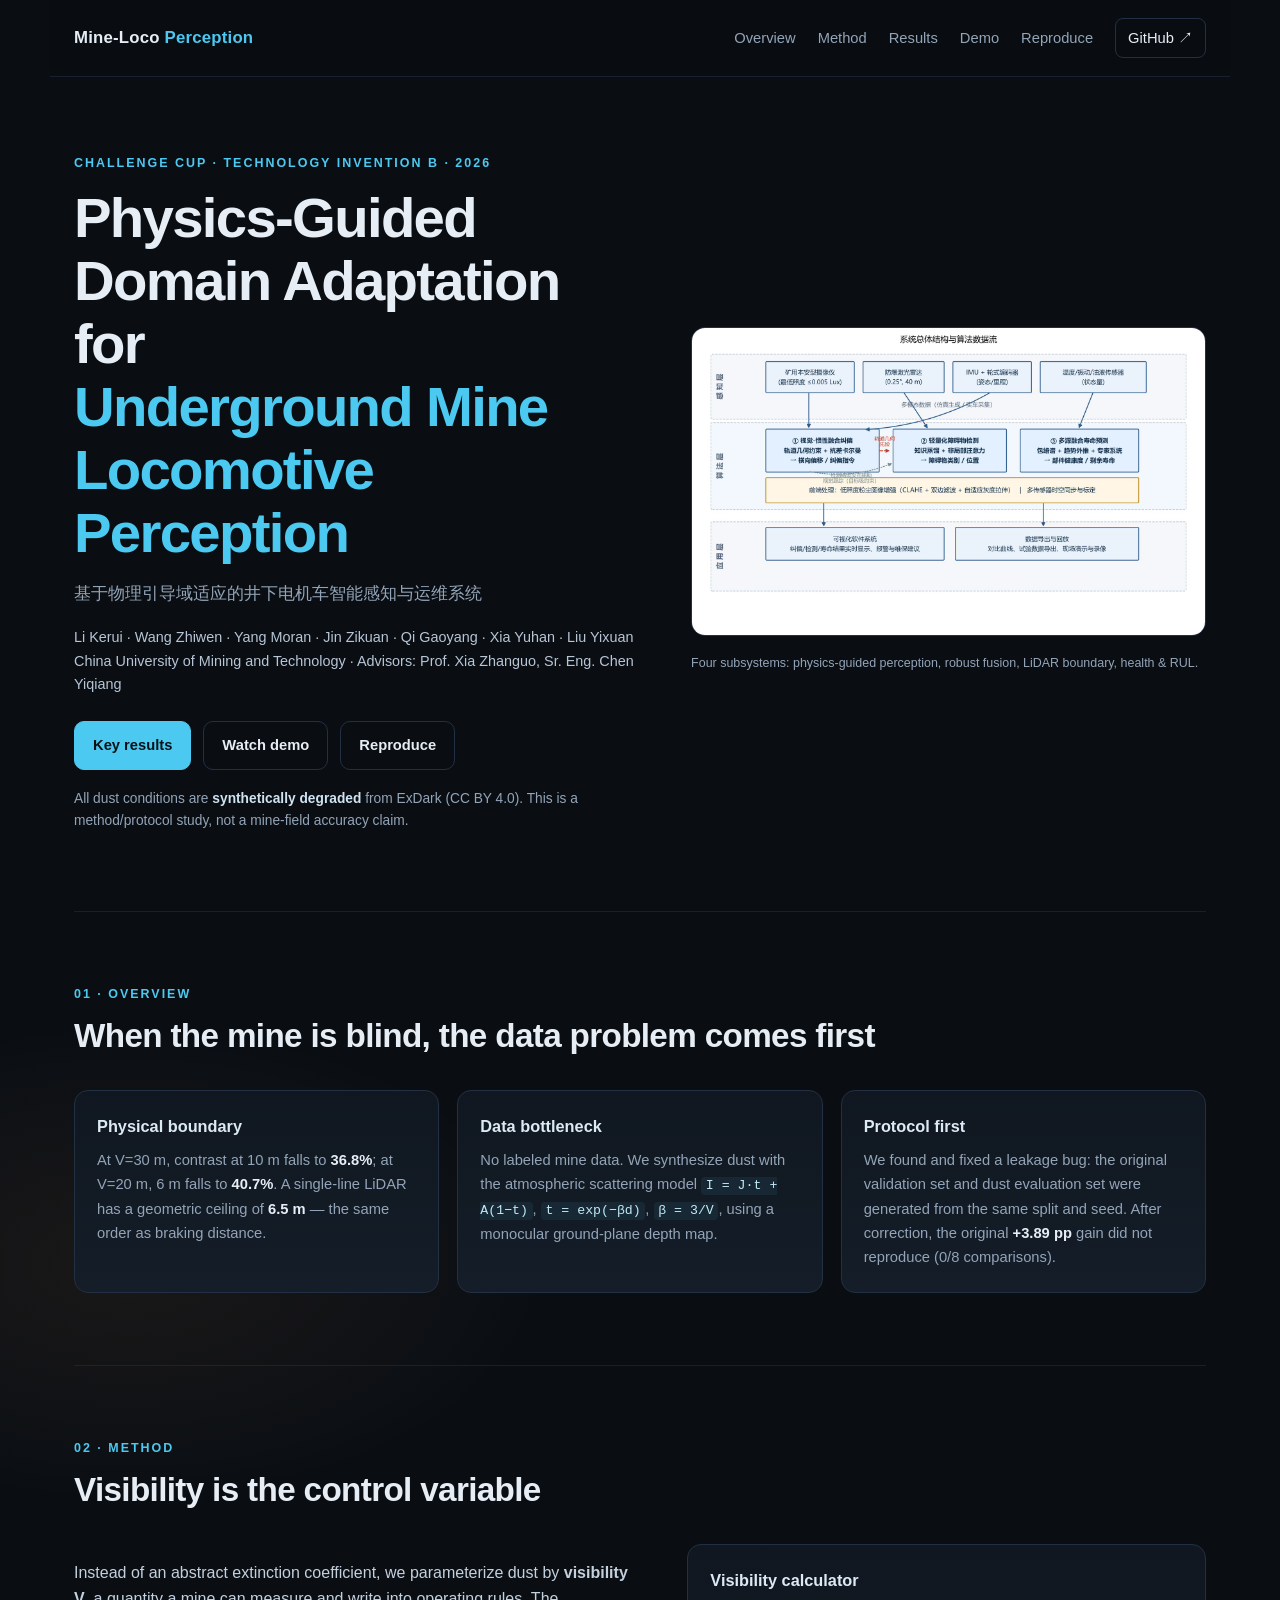
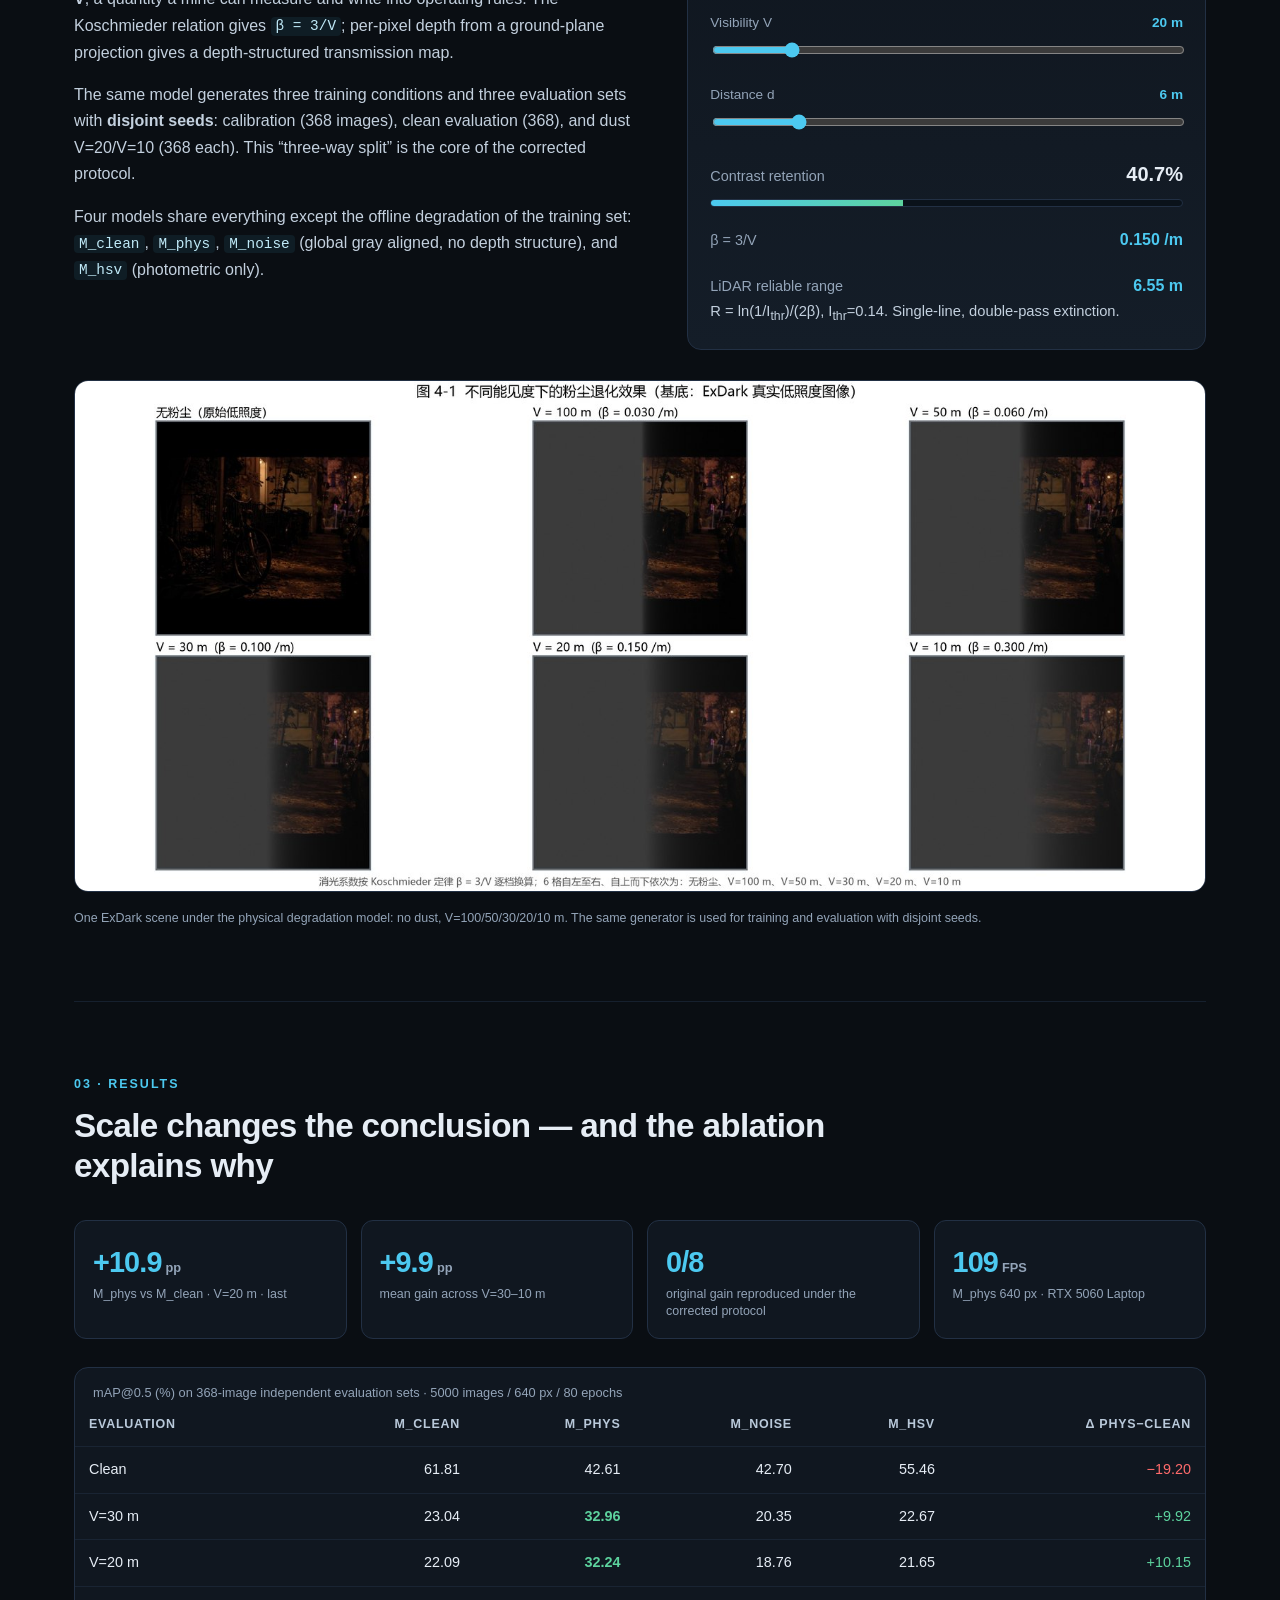
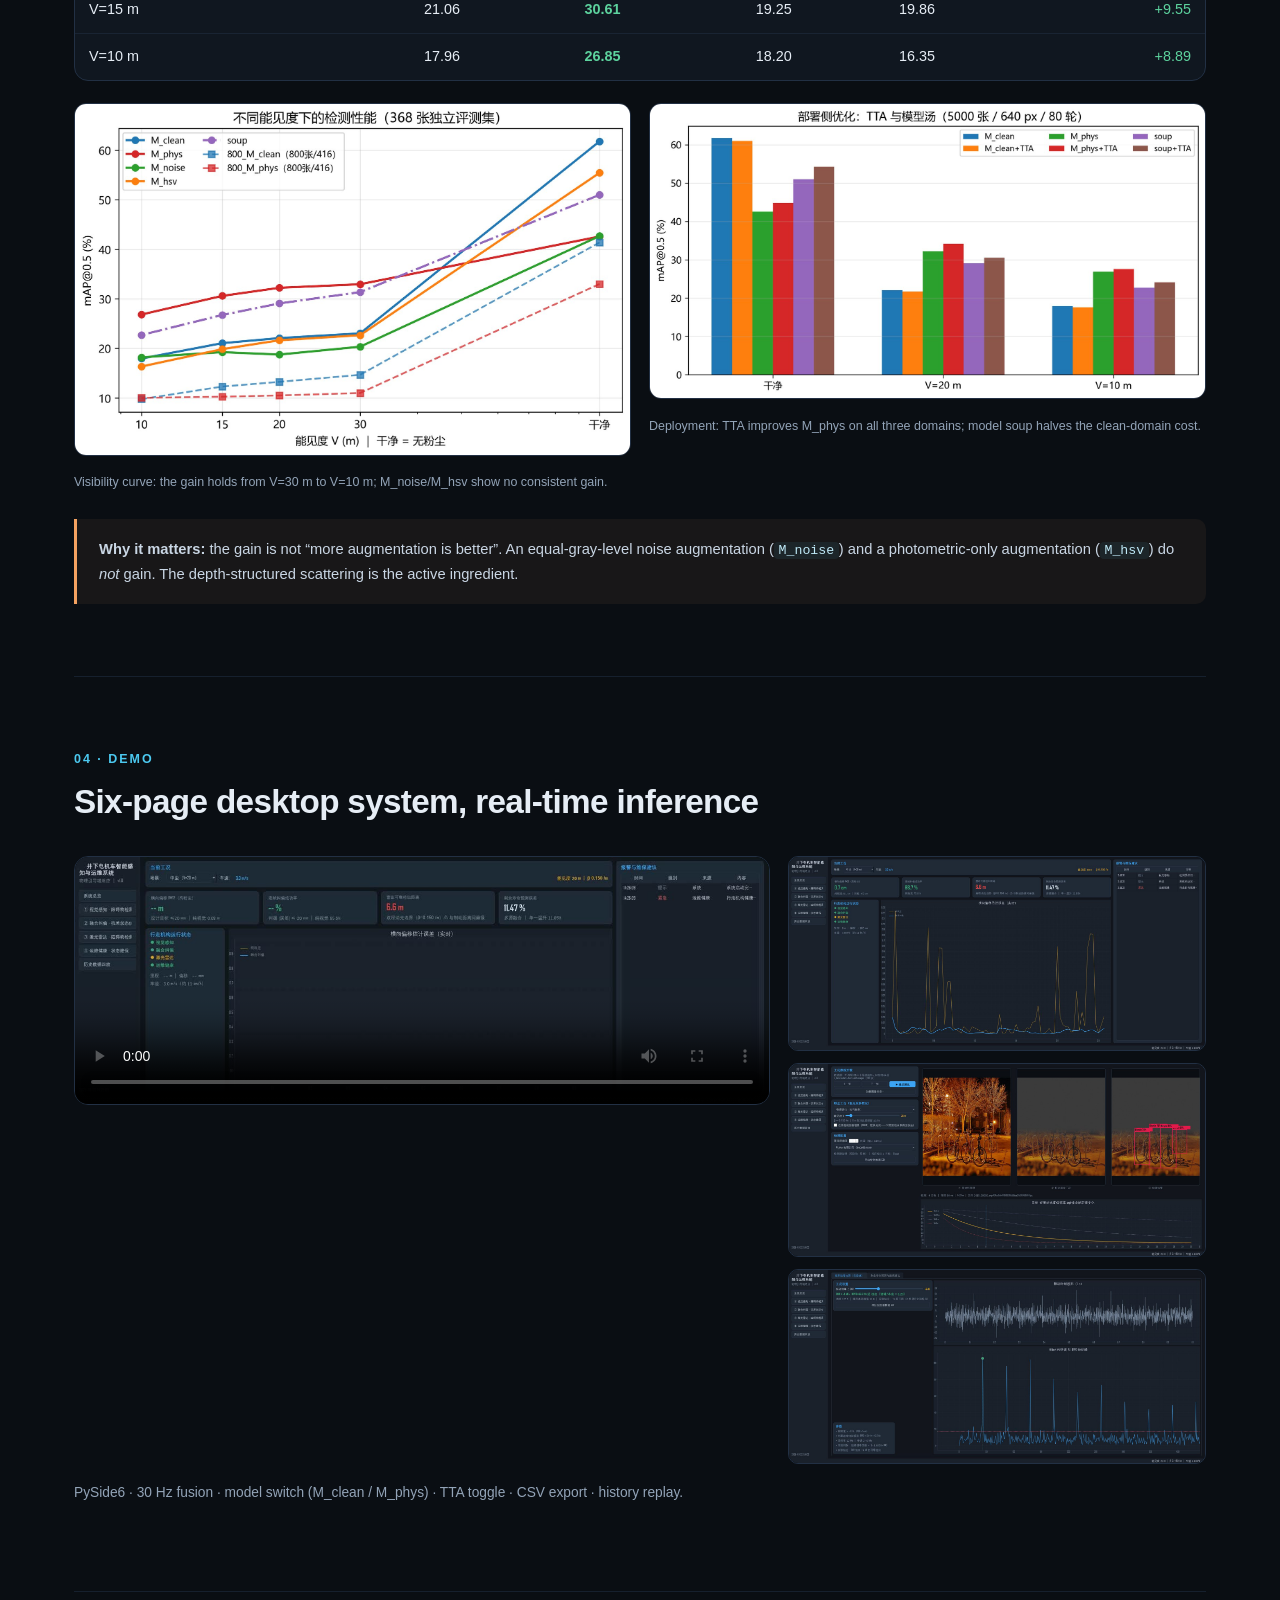
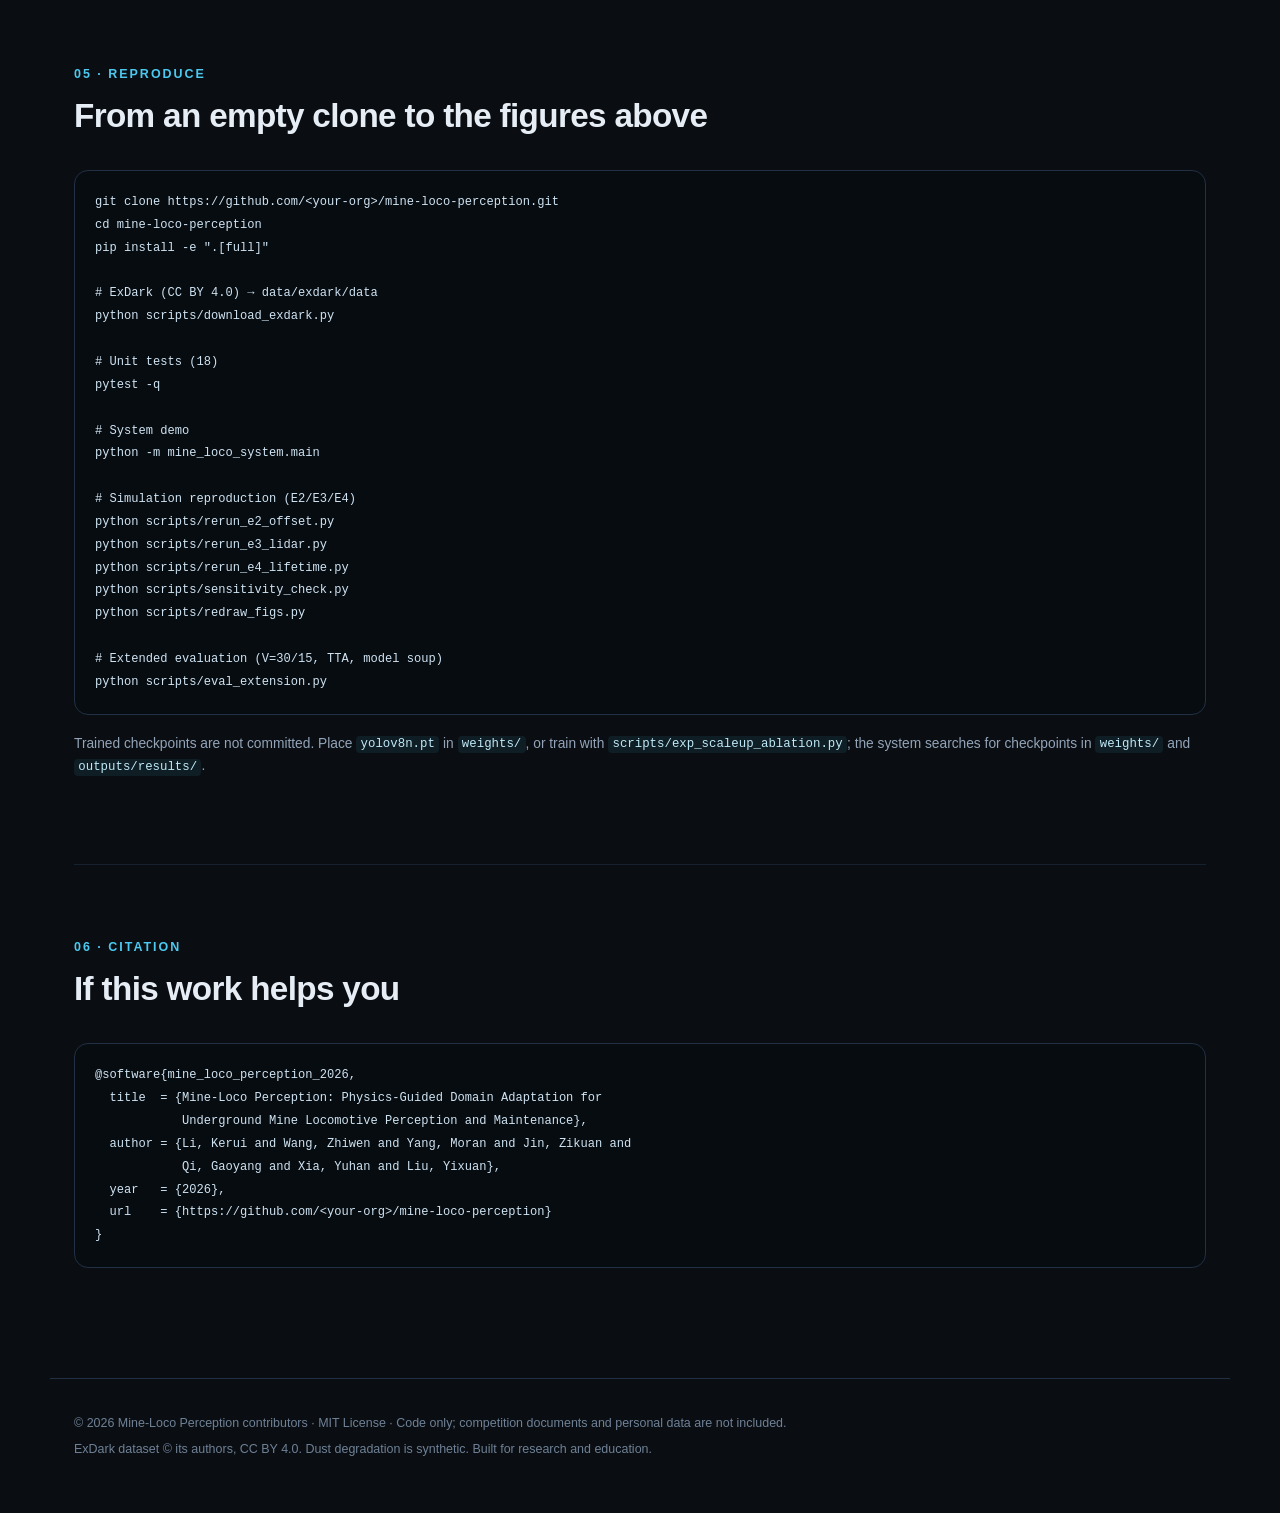
==== mine-loco/index.html @ 1f69a1c5 "Add Mine-Loco project page at /mine-loco/" ====
<!doctype html>
<html lang="zh-CN">
<head>
  <meta charset="utf-8">
  <meta name="viewport" content="width=device-width, initial-scale=1">
  <title>Mine-Loco Perception · 物理引导域适应的井下电机车智能感知</title>
  <meta name="description" content="Physics-guided domain adaptation for underground mine locomotive perception and maintenance. Visibility-parameterized dust degradation, leakage-free evaluation, scale-up ablation, and a PySide6 demo system.">
  <meta name="theme-color" content="#0b0f14">
  <link rel="canonical" href="https://jinnn.xyz/mine-loco/">
  <meta property="og:type" content="website">
  <meta property="og:site_name" content="Mine-Loco Perception">
  <meta property="og:title" content="Mine-Loco Perception · Physics-Guided Domain Adaptation">
  <meta property="og:description" content="Visibility-parameterized dust degradation, a leakage-free protocol, and a scale-up ablation for underground mine locomotive perception.">
  <meta property="og:image" content="https://jinnn.xyz/mine-loco/assets/figures/architecture.jpg">
  <meta name="twitter:card" content="summary_large_image">
  <link rel="stylesheet" href="styles.css">
</head>
<body>
<header class="nav">
  <a class="brand" href="#top">Mine-Loco <span>Perception</span></a>
  <nav>
    <a href="#overview">Overview</a>
    <a href="#method">Method</a>
    <a href="#results">Results</a>
    <a href="#demo">Demo</a>
    <a href="#reproduce">Reproduce</a>
    <a class="gh" href="https://github.com/luongthimydieu/mine-loco-perception" target="_blank" rel="noopener">GitHub ↗</a>
  </nav>
</header>

<main id="top">
<section class="hero">
  <div class="hero-copy">
    <p class="eyebrow">Challenge Cup · Technology Invention B · 2026</p>
    <h1>Physics-Guided Domain Adaptation for<br><em>Underground Mine Locomotive Perception</em></h1>
    <p class="sub">基于物理引导域适应的井下电机车智能感知与运维系统</p>
    <p class="authors">Li Kerui · Wang Zhiwen · Yang Moran · Jin Zikuan · Qi Gaoyang · Xia Yuhan · Liu Yixuan<br>
      China University of Mining and Technology · Advisors: Prof. Xia Zhanguo, Sr. Eng. Chen Yiqiang</p>
    <div class="actions">
      <a class="btn primary" href="#results">Key results</a>
      <a class="btn" href="#demo">Watch demo</a>
      <a class="btn" href="#reproduce">Reproduce</a>
    </div>
    <p class="note">All dust conditions are <b>synthetically degraded</b> from ExDark (CC BY 4.0). This is a method/protocol study, not a mine-field accuracy claim.</p>
  </div>
  <figure class="hero-fig">
    <img src="assets/figures/architecture.jpg" alt="System architecture">
    <figcaption>Four subsystems: physics-guided perception, robust fusion, LiDAR boundary, health & RUL.</figcaption>
  </figure>
</section>

<section id="overview" class="section">
  <div class="section-head">
    <p class="eyebrow">01 · Overview</p>
    <h2>When the mine is blind, the data problem comes first</h2>
  </div>
  <div class="grid-3">
    <article class="card"><h3>Physical boundary</h3><p>At V=30 m, contrast at 10 m falls to <b>36.8%</b>; at V=20 m, 6 m falls to <b>40.7%</b>. A single-line LiDAR has a geometric ceiling of <b>6.5 m</b> — the same order as braking distance.</p></article>
    <article class="card"><h3>Data bottleneck</h3><p>No labeled mine data. We synthesize dust with the atmospheric scattering model <code>I = J·t + A(1−t)</code>, <code>t = exp(−βd)</code>, <code>β = 3/V</code>, using a monocular ground-plane depth map.</p></article>
    <article class="card"><h3>Protocol first</h3><p>We found and fixed a leakage bug: the original validation set and dust evaluation set were generated from the same split and seed. After correction, the original <b>+3.89 pp</b> gain did not reproduce (0/8 comparisons).</p></article>
  </div>
</section>

<section id="method" class="section">
  <div class="section-head">
    <p class="eyebrow">02 · Method</p>
    <h2>Visibility is the control variable</h2>
  </div>
  <div class="method-grid">
    <div>
      <p>Instead of an abstract extinction coefficient, we parameterize dust by <b>visibility V</b>, a quantity a mine can measure and write into operating rules. The Koschmieder relation gives <code>β = 3/V</code>; per-pixel depth from a ground-plane projection gives a depth-structured transmission map.</p>
      <p>The same model generates three training conditions and three evaluation sets with <b>disjoint seeds</b>: calibration (368 images), clean evaluation (368), and dust V=20/V=10 (368 each). This “three-way split” is the core of the corrected protocol.</p>
      <p>Four models share everything except the offline degradation of the training set: <code>M_clean</code>, <code>M_phys</code>, <code>M_noise</code> (global gray aligned, no depth structure), and <code>M_hsv</code> (photometric only).</p>
    </div>
    <div class="calculator card">
      <h3>Visibility calculator</h3>
      <label>Visibility V <output id="vOut">20 m</output>
        <input id="vRange" type="range" min="5" max="100" value="20" step="1">
      </label>
      <label>Distance d <output id="dOut">6 m</output>
        <input id="dRange" type="range" min="1" max="30" value="6" step="1">
      </label>
      <div class="metric"><span>Contrast retention</span><b id="retOut">40.7%</b></div>
      <div class="bar"><i id="retBar" style="width:40.7%"></i></div>
      <div class="metric small"><span>β = 3/V</span><b id="betaOut">0.150 /m</b></div>
      <div class="metric small"><span>LiDAR reliable range</span><b id="lidarOut">6.55 m</b></div>
      <p class="hint">R = ln(1/I<sub>thr</sub>)/(2β), I<sub>thr</sub>=0.14. Single-line, double-pass extinction.</p>
    </div>
  </div>
  <figure class="wide">
    <img src="assets/figures/degradation.jpg" alt="Synthetic dust degradation at different visibility levels">
    <figcaption>One ExDark scene under the physical degradation model: no dust, V=100/50/30/20/10 m. The same generator is used for training and evaluation with disjoint seeds.</figcaption>
  </figure>
</section>

<section id="results" class="section">
  <div class="section-head">
    <p class="eyebrow">03 · Results</p>
    <h2>Scale changes the conclusion — and the ablation explains why</h2>
  </div>
  <div class="stats">
    <div class="stat"><b>+10.9<span>pp</span></b><small>M_phys vs M_clean · V=20 m · last</small></div>
    <div class="stat"><b>+9.9<span>pp</span></b><small>mean gain across V=30–10 m</small></div>
    <div class="stat"><b>0/8</b><small>original gain reproduced under the corrected protocol</small></div>
    <div class="stat"><b>109<span>FPS</span></b><small>M_phys 640 px · RTX 5060 Laptop</small></div>
  </div>

  <div class="table-wrap">
    <table>
      <caption>mAP@0.5 (%) on 368-image independent evaluation sets · 5000 images / 640 px / 80 epochs</caption>
      <thead><tr><th>Evaluation</th><th>M_clean</th><th>M_phys</th><th>M_noise</th><th>M_hsv</th><th>Δ phys−clean</th></tr></thead>
      <tbody>
        <tr><td>Clean</td><td>61.81</td><td>42.61</td><td>42.70</td><td>55.46</td><td class="neg">−19.20</td></tr>
        <tr><td>V=30 m</td><td>23.04</td><td><b>32.96</b></td><td>20.35</td><td>22.67</td><td class="pos">+9.92</td></tr>
        <tr><td>V=20 m</td><td>22.09</td><td><b>32.24</b></td><td>18.76</td><td>21.65</td><td class="pos">+10.15</td></tr>
        <tr><td>V=15 m</td><td>21.06</td><td><b>30.61</b></td><td>19.25</td><td>19.86</td><td class="pos">+9.55</td></tr>
        <tr><td>V=10 m</td><td>17.96</td><td><b>26.85</b></td><td>18.20</td><td>16.35</td><td class="pos">+8.89</td></tr>
      </tbody>
    </table>
  </div>

  <div class="figs-2">
    <figure><img src="assets/figures/visibility_curve.jpg" alt="Visibility curve"><figcaption>Visibility curve: the gain holds from V=30 m to V=10 m; M_noise/M_hsv show no consistent gain.</figcaption></figure>
    <figure><img src="assets/figures/tta_soup.jpg" alt="TTA and model soup"><figcaption>Deployment: TTA improves M_phys on all three domains; model soup halves the clean-domain cost.</figcaption></figure>
  </div>

  <div class="callout">
    <b>Why it matters:</b> the gain is not “more augmentation is better”. An equal-gray-level noise augmentation (<code>M_noise</code>) and a photometric-only augmentation (<code>M_hsv</code>) do <i>not</i> gain. The depth-structured scattering is the active ingredient.
  </div>
</section>

<section id="demo" class="section">
  <div class="section-head">
    <p class="eyebrow">04 · Demo</p>
    <h2>Six-page desktop system, real-time inference</h2>
  </div>
  <div class="demo-grid">
    <video controls preload="metadata" poster="assets/demo_poster.jpg">
      <source src="assets/demo.mp4" type="video/mp4">
      Your browser does not support the video tag.
    </video>
    <div class="shots">
      <img src="assets/figures/system_dashboard.jpg" alt="Dashboard">
      <img src="assets/figures/system_perception.jpg" alt="Perception page">
      <img src="assets/figures/system_health.jpg" alt="Health page">
    </div>
  </div>
  <p class="note">PySide6 · 30 Hz fusion · model switch (M_clean / M_phys) · TTA toggle · CSV export · history replay.</p>
</section>

<section id="reproduce" class="section">
  <div class="section-head">
    <p class="eyebrow">05 · Reproduce</p>
    <h2>From an empty clone to the figures above</h2>
  </div>
  <pre class="code"><code>git clone https://github.com/&lt;your-org&gt;/mine-loco-perception.git
cd mine-loco-perception
pip install -e ".[full]"

# ExDark (CC BY 4.0) → data/exdark/data
python scripts/download_exdark.py

# Unit tests (18)
pytest -q

# System demo
python -m mine_loco_system.main

# Simulation reproduction (E2/E3/E4)
python scripts/rerun_e2_offset.py
python scripts/rerun_e3_lidar.py
python scripts/rerun_e4_lifetime.py
python scripts/sensitivity_check.py
python scripts/redraw_figs.py

# Extended evaluation (V=30/15, TTA, model soup)
python scripts/eval_extension.py</code></pre>
  <p class="note">Trained checkpoints are not committed. Place <code>yolov8n.pt</code> in <code>weights/</code>, or train with <code>scripts/exp_scaleup_ablation.py</code>; the system searches for checkpoints in <code>weights/</code> and <code>outputs/results/</code>.</p>
</section>

<section class="section citation">
  <div class="section-head">
    <p class="eyebrow">06 · Citation</p>
    <h2>If this work helps you</h2>
  </div>
  <pre class="code"><code>@software{mine_loco_perception_2026,
  title  = {Mine-Loco Perception: Physics-Guided Domain Adaptation for
            Underground Mine Locomotive Perception and Maintenance},
  author = {Li, Kerui and Wang, Zhiwen and Yang, Moran and Jin, Zikuan and
            Qi, Gaoyang and Xia, Yuhan and Liu, Yixuan},
  year   = {2026},
  url    = {https://github.com/&lt;your-org&gt;/mine-loco-perception}
}</code></pre>
</section>
</main>

<footer>
  <p>© 2026 Mine-Loco Perception contributors · MIT License · Code only; competition documents and personal data are not included.</p>
  <p>ExDark dataset © its authors, CC BY 4.0. Dust degradation is synthetic. Built for research and education.</p>
</footer>
<script src="script.js"></script>
</body>
</html>
---- mine-loco/styles.css ----
:root {
  --bg: #0a0e13;
  --panel: #101720;
  --panel-2: #141d28;
  --line: #223044;
  --text: #e6edf5;
  --muted: #93a4b8;
  --accent: #4cc9f0;
  --accent-2: #f4a261;
  --green: #5dd39e;
  --red: #ff6b6b;
  --max: 1180px;
  --radius: 14px;
}
* { box-sizing: border-box; }
html { scroll-behavior: smooth; }
body {
  margin: 0;
  background:
    radial-gradient(900px 500px at 70% -10%, rgba(76, 201, 240, .12), transparent 60%),
    radial-gradient(700px 400px at 10% 20%, rgba(244, 162, 97, .07), transparent 60%),
    var(--bg);
  color: var(--text);
  font: 16px/1.65 "Inter", "Segoe UI", "PingFang SC", "Microsoft YaHei", sans-serif;
  -webkit-font-smoothing: antialiased;
}
a { color: var(--accent); text-decoration: none; }
a:hover { text-decoration: underline; }
code { font-family: "JetBrains Mono", "Cascadia Code", Consolas, monospace; font-size: .9em; }
code { background: rgba(76, 201, 240, .08); color: #bfe9f7; padding: .1em .35em; border-radius: 4px; }

.nav {
  position: sticky; top: 0; z-index: 20;
  display: flex; align-items: center; justify-content: space-between;
  max-width: var(--max); margin: 0 auto; padding: 18px 24px;
  backdrop-filter: blur(12px);
  background: rgba(10, 14, 19, .72);
  border-bottom: 1px solid rgba(34, 48, 68, .6);
}
.brand { font-weight: 800; letter-spacing: .2px; color: var(--text); font-size: 1.05rem; }
.brand span { color: var(--accent); }
.nav nav { display: flex; gap: 22px; align-items: center; }
.nav nav a { color: var(--muted); font-size: .92rem; }
.nav nav a:hover { color: var(--text); text-decoration: none; }
.nav .gh { color: var(--text); border: 1px solid var(--line); padding: 7px 12px; border-radius: 8px; }

main { max-width: var(--max); margin: 0 auto; padding: 0 24px; }

.hero {
  display: grid; grid-template-columns: 1.05fr .95fr; gap: 48px;
  padding: 76px 0 64px; align-items: center;
}
.eyebrow { color: var(--accent); font-size: .78rem; letter-spacing: .16em; text-transform: uppercase; margin: 0 0 12px; font-weight: 700; }
.hero h1 { font-size: clamp(2.1rem, 4.4vw, 3.55rem); line-height: 1.12; margin: 0 0 16px; letter-spacing: -.03em; }
.hero h1 em { font-style: normal; color: var(--accent); }
.sub { color: var(--muted); font-size: 1.05rem; margin: 0 0 18px; }
.authors { color: #b7c5d6; font-size: .9rem; margin: 0 0 24px; }
.actions { display: flex; gap: 12px; flex-wrap: wrap; }
.btn {
  display: inline-block; padding: 11px 18px; border-radius: 10px;
  border: 1px solid var(--line); color: var(--text); font-size: .92rem; font-weight: 600;
}
.btn:hover { text-decoration: none; border-color: var(--accent); }
.btn.primary { background: var(--accent); color: #06121a; border-color: var(--accent); }
.note { color: var(--muted); font-size: .86rem; margin-top: 18px; }
.note b { color: #cfe3f2; }

.hero-fig { margin: 0; }
.hero-fig img { width: 100%; border-radius: var(--radius); border: 1px solid var(--line); background: #fff; }
figcaption { color: var(--muted); font-size: .78rem; margin-top: 8px; }

.section { padding: 72px 0; border-top: 1px solid rgba(34, 48, 68, .55); }
.section-head { max-width: 820px; margin-bottom: 34px; }
.section h2 { font-size: clamp(1.5rem, 2.6vw, 2.15rem); line-height: 1.2; margin: 0; letter-spacing: -.02em; }

.grid-3 { display: grid; grid-template-columns: repeat(3, 1fr); gap: 18px; }
.card {
  background: linear-gradient(180deg, var(--panel), var(--panel-2));
  border: 1px solid var(--line); border-radius: var(--radius); padding: 22px;
}
.card h3 { margin: 0 0 8px; font-size: 1.02rem; color: #dceaf6; }
.card p { margin: 0; color: var(--muted); font-size: .92rem; }
.card b { color: var(--text); }

.method-grid { display: grid; grid-template-columns: 1.05fr .95fr; gap: 40px; align-items: start; }
.method-grid p { color: #c3d0de; }
.calculator label { display: block; color: var(--muted); font-size: .85rem; margin: 18px 0 6px; }
.calculator output { float: right; color: var(--accent); font-weight: 700; }
input[type=range] { width: 100%; accent-color: var(--accent); margin-top: 8px; }
.metric { display: flex; justify-content: space-between; align-items: baseline; margin-top: 20px; color: var(--muted); font-size: .9rem; }
.metric b { color: var(--text); font-size: 1.25rem; }
.metric.small b { font-size: 1rem; color: var(--accent); }
.bar { height: 8px; border-radius: 99px; background: #0a121a; border: 1px solid var(--line); margin-top: 8px; overflow: hidden; }
.bar i { display: block; height: 100%; background: linear-gradient(90deg, var(--accent), var(--green)); transition: width .18s ease; }
.hint { color: #6f8196; font-size: .76rem; margin-top: 18px; }

.stats { display: grid; grid-template-columns: repeat(4, 1fr); gap: 14px; margin-bottom: 28px; }
.stat { background: var(--panel); border: 1px solid var(--line); border-radius: 12px; padding: 18px; }
.stat b { display: block; font-size: 1.8rem; color: var(--accent); letter-spacing: -.03em; }
.stat b span { font-size: .8rem; color: var(--muted); margin-left: 4px; letter-spacing: 0; }
.stat small { color: var(--muted); font-size: .78rem; line-height: 1.35; display: block; }

.table-wrap { overflow-x: auto; border: 1px solid var(--line); border-radius: var(--radius); background: var(--panel); }
table { width: 100%; border-collapse: collapse; font-size: .9rem; }
caption { text-align: left; color: var(--muted); font-size: .8rem; padding: 14px 18px 0; }
th, td { padding: 11px 14px; text-align: right; border-bottom: 1px solid rgba(34, 48, 68, .55); }
th:first-child, td:first-child { text-align: left; }
th { color: #b9c9da; font-weight: 600; font-size: .78rem; text-transform: uppercase; letter-spacing: .06em; }
tr:last-child td { border-bottom: 0; }
td b { color: var(--green); }
.pos { color: var(--green); }
.neg { color: var(--red); }

.wide { margin: 30px 0 0; }
.wide img { width: 100%; border-radius: var(--radius); border: 1px solid var(--line); background: #fff; }

.figs-2 { display: grid; grid-template-columns: 1fr 1fr; gap: 18px; margin-top: 22px; }
.figs-2 figure { margin: 0; }
.figs-2 img { width: 100%; border-radius: 12px; border: 1px solid var(--line); background: #fff; }

.callout {
  margin-top: 26px; padding: 18px 22px; border-left: 3px solid var(--accent-2);
  background: rgba(244, 162, 97, .06); color: #c9d6e4; font-size: .92rem; border-radius: 0 10px 10px 0;
}

.demo-grid { display: grid; grid-template-columns: 1.25fr .75fr; gap: 18px; align-items: start; }
video { width: 100%; border-radius: var(--radius); border: 1px solid var(--line); background: #000; }
.shots { display: grid; gap: 12px; }
.shots img { width: 100%; border-radius: 10px; border: 1px solid var(--line); }

pre.code {
  background: #070c11; border: 1px solid var(--line); border-radius: var(--radius);
  padding: 20px; overflow-x: auto; color: #cfe3f2; font-size: .84rem; line-height: 1.7;
}
pre.code code { background: none; padding: 0; color: inherit; }

.citation { padding-bottom: 96px; }
footer {
  max-width: var(--max); margin: 0 auto; padding: 28px 24px 48px;
  border-top: 1px solid var(--line); color: #6f8196; font-size: .78rem;
}
footer p { margin: 6px 0; }

@media (max-width: 900px) {
  .hero, .method-grid, .demo-grid { grid-template-columns: 1fr; }
  .grid-3, .stats { grid-template-columns: 1fr 1fr; }
  .figs-2 { grid-template-columns: 1fr; }
  .nav nav { gap: 12px; }
  .nav nav a:nth-child(4), .nav nav a:nth-child(5) { display: none; }
}
@media (max-width: 560px) {
  .grid-3, .stats { grid-template-columns: 1fr; }
  .hero { padding-top: 48px; }
}
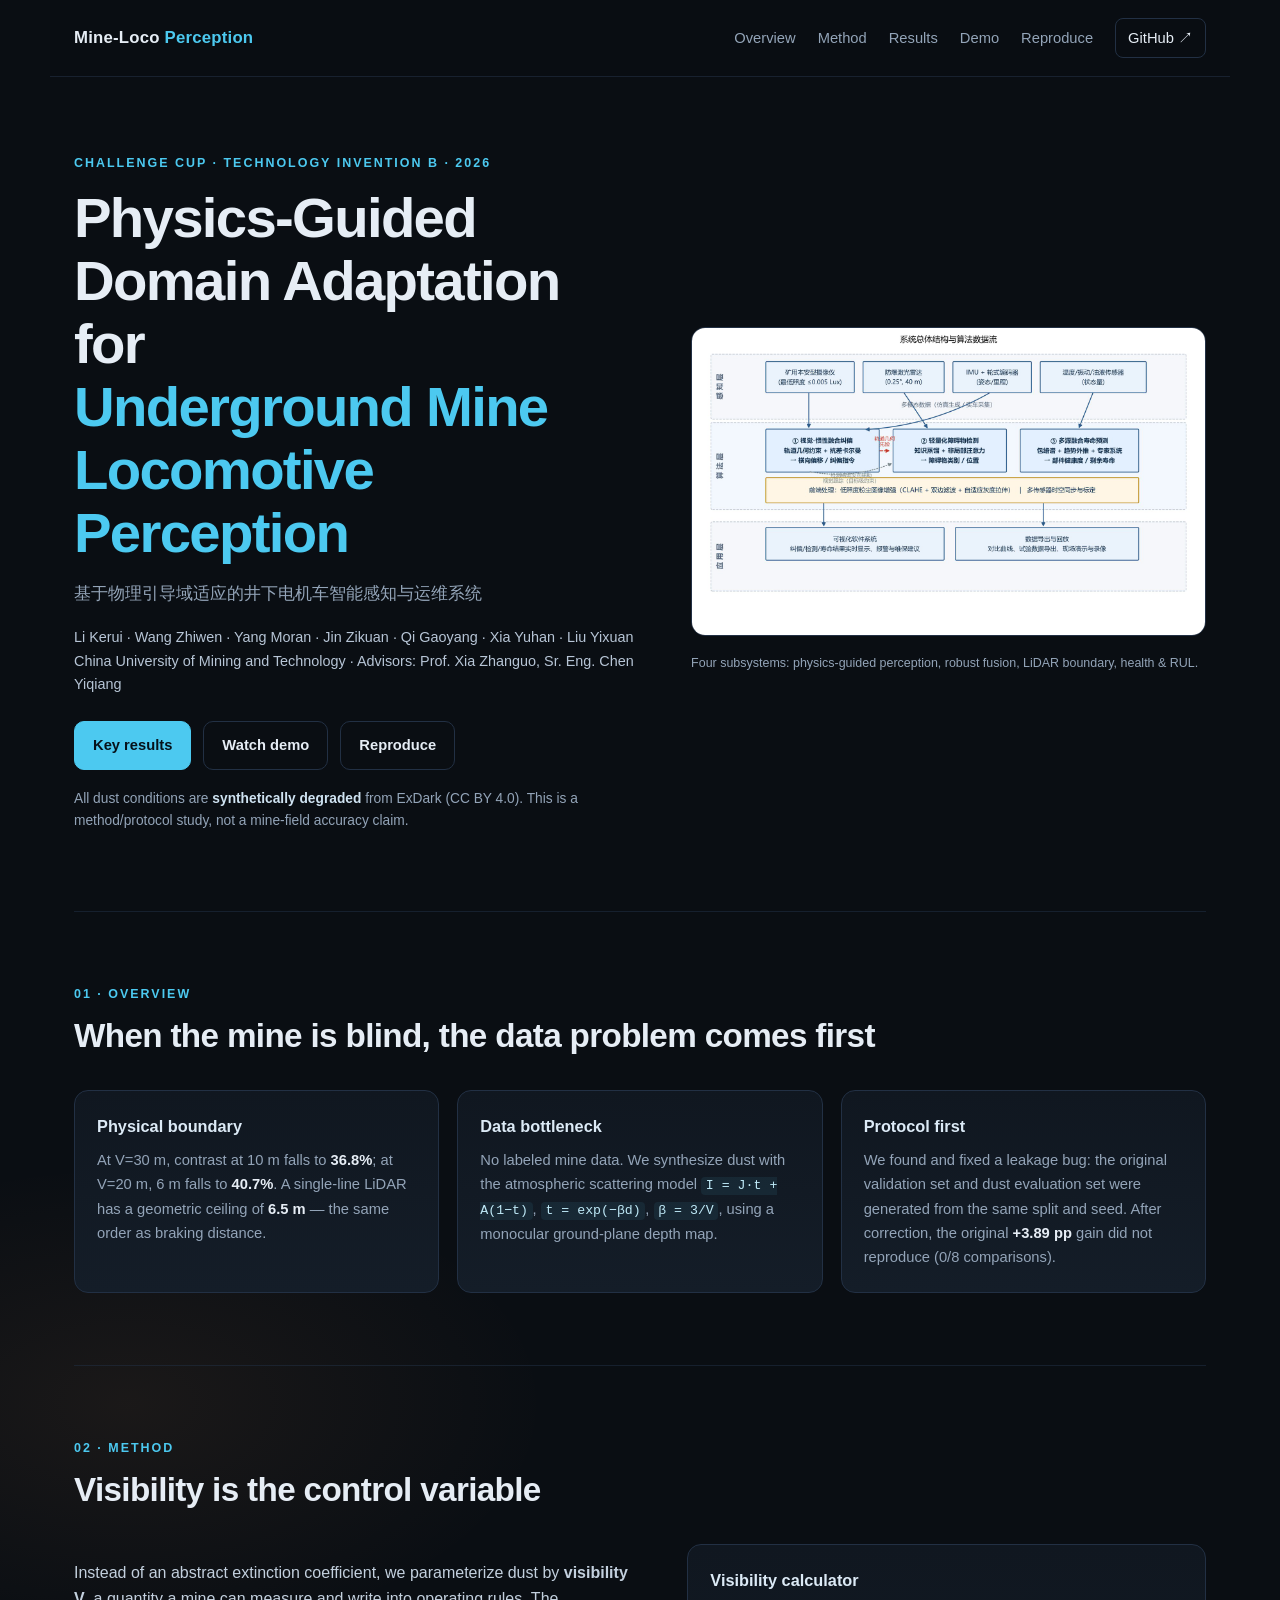
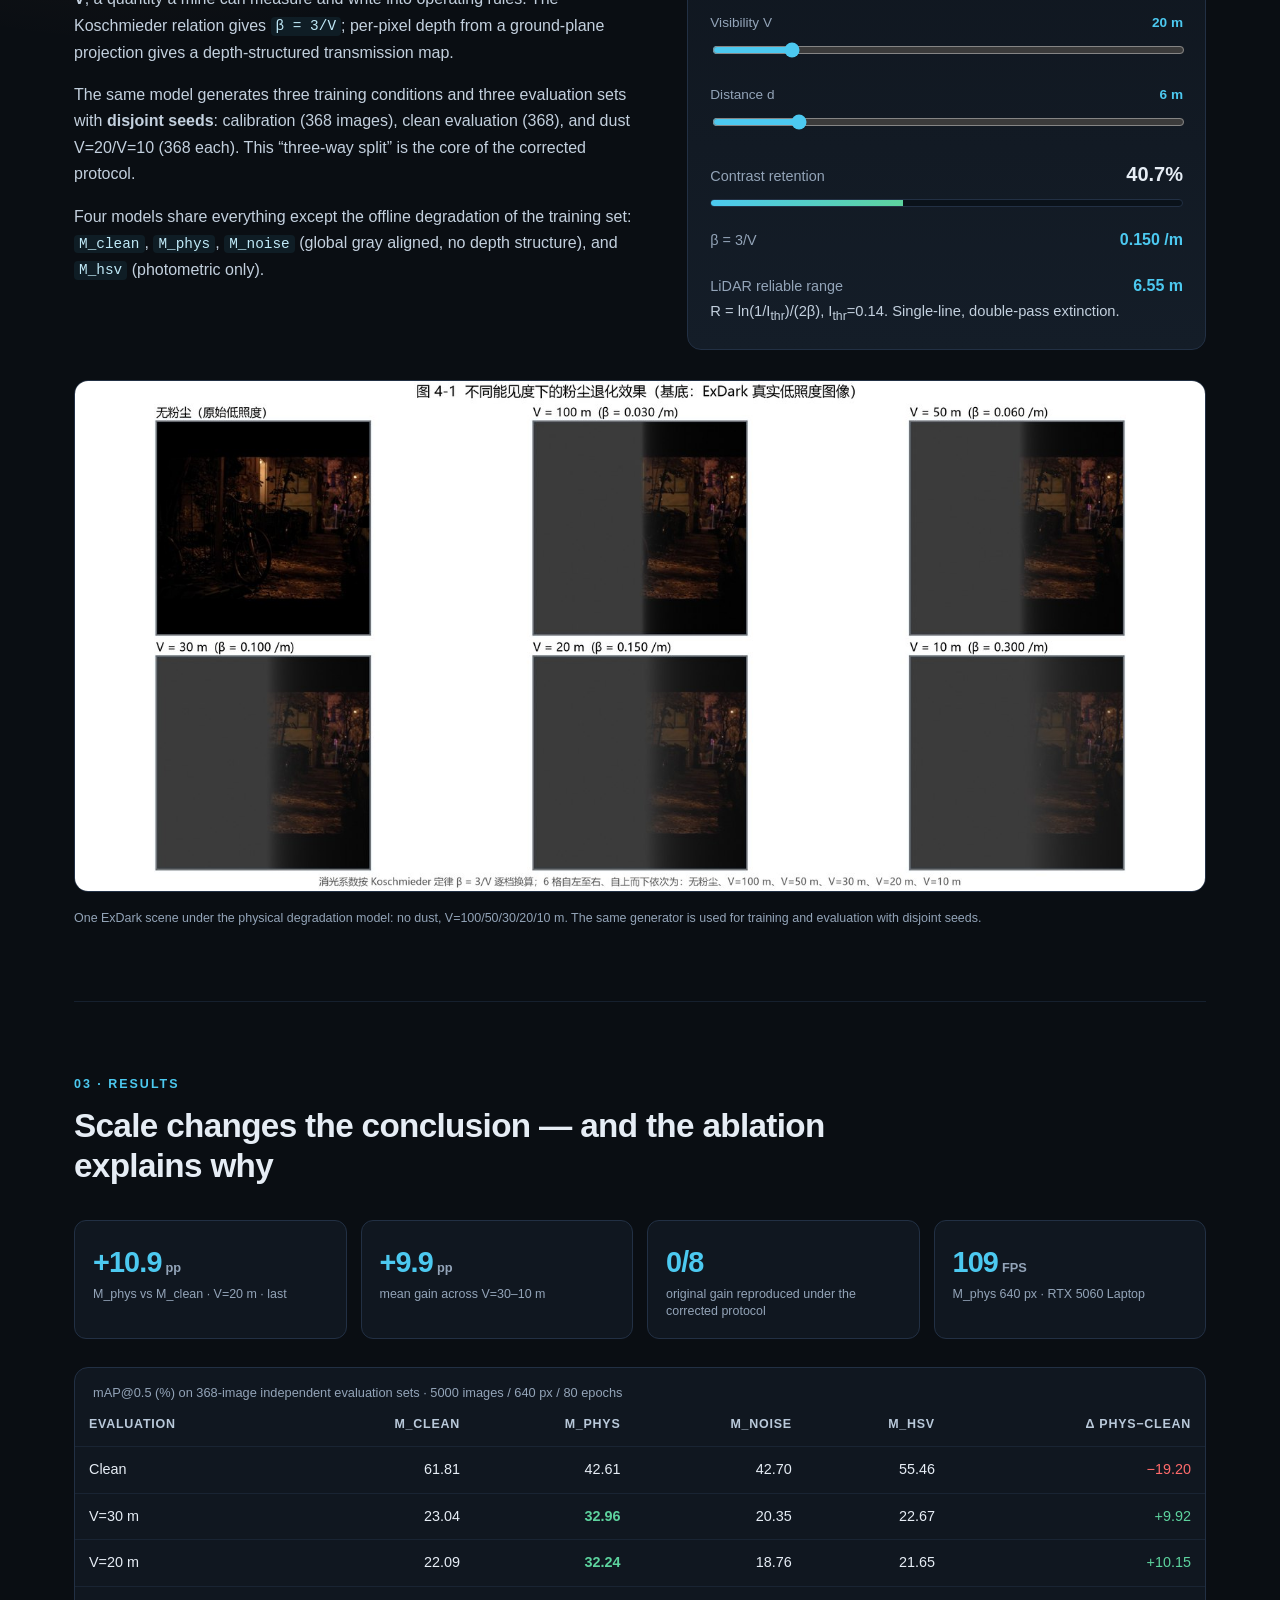
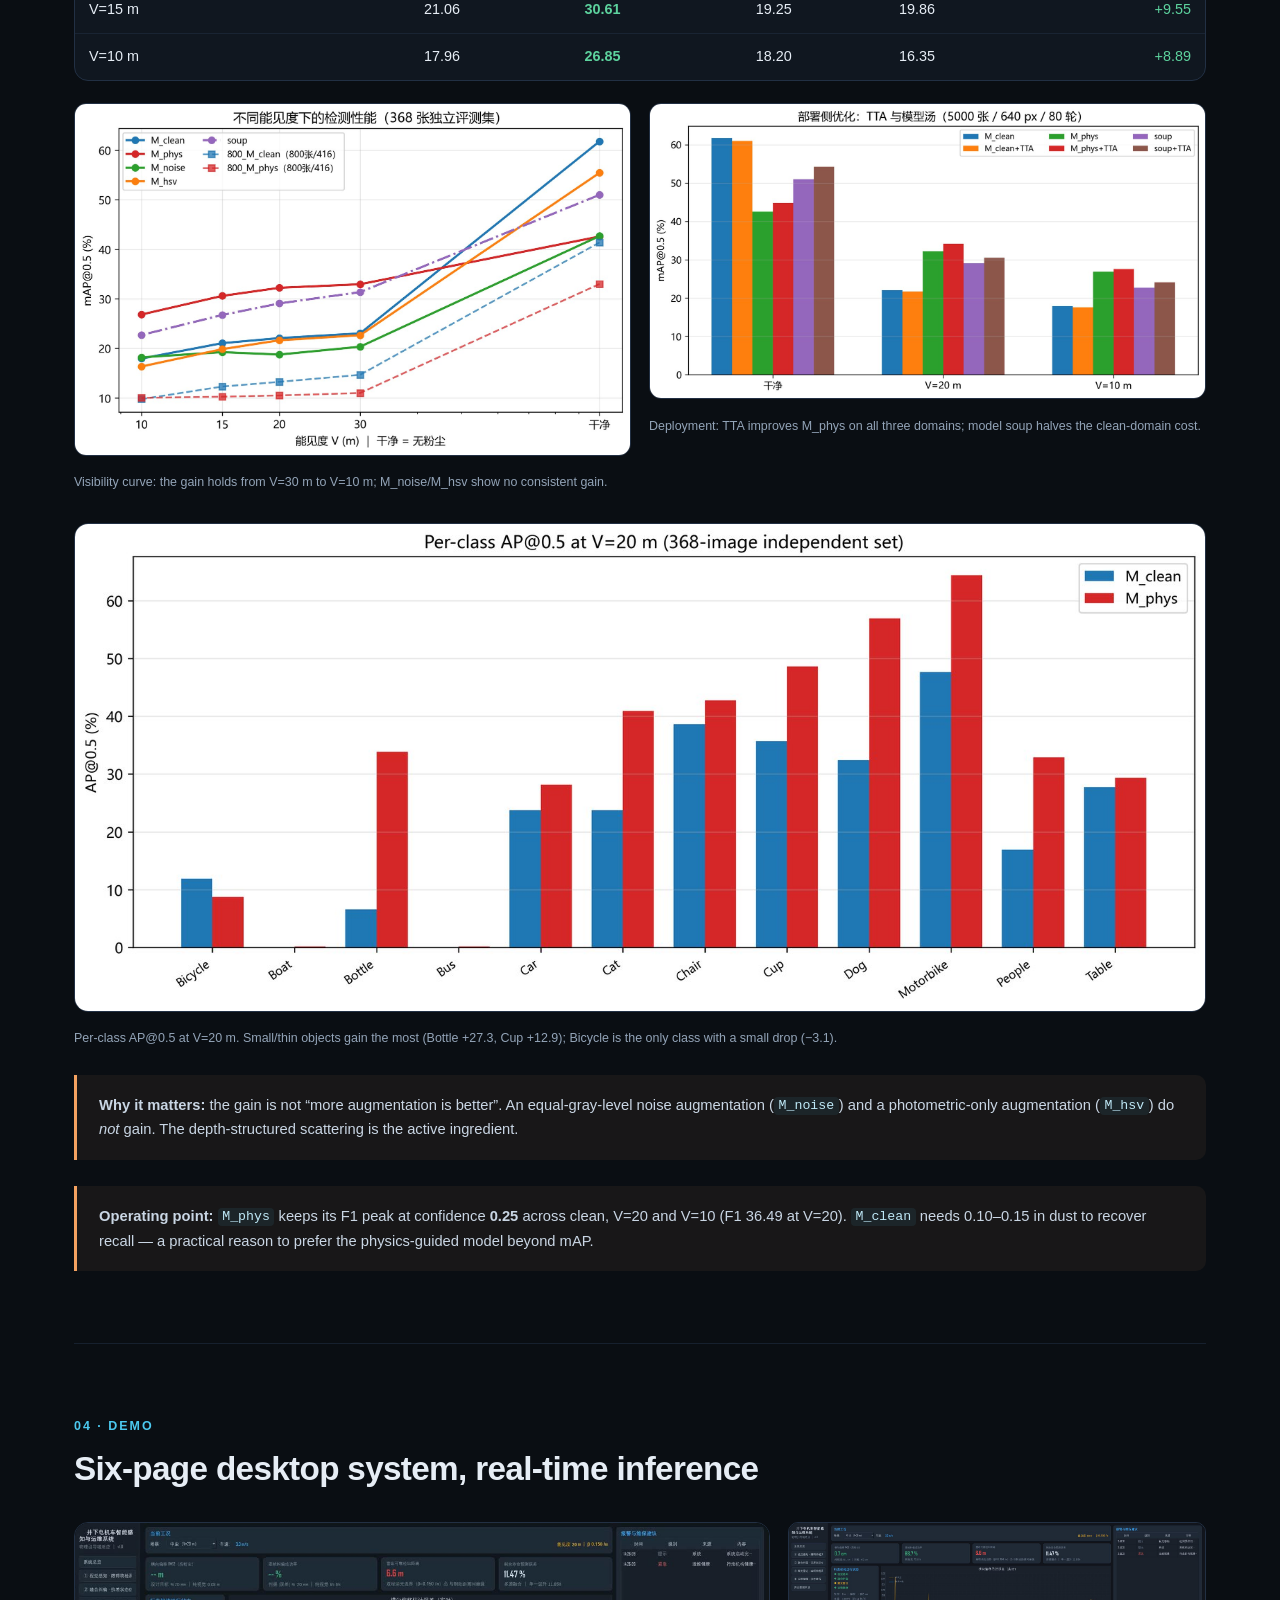
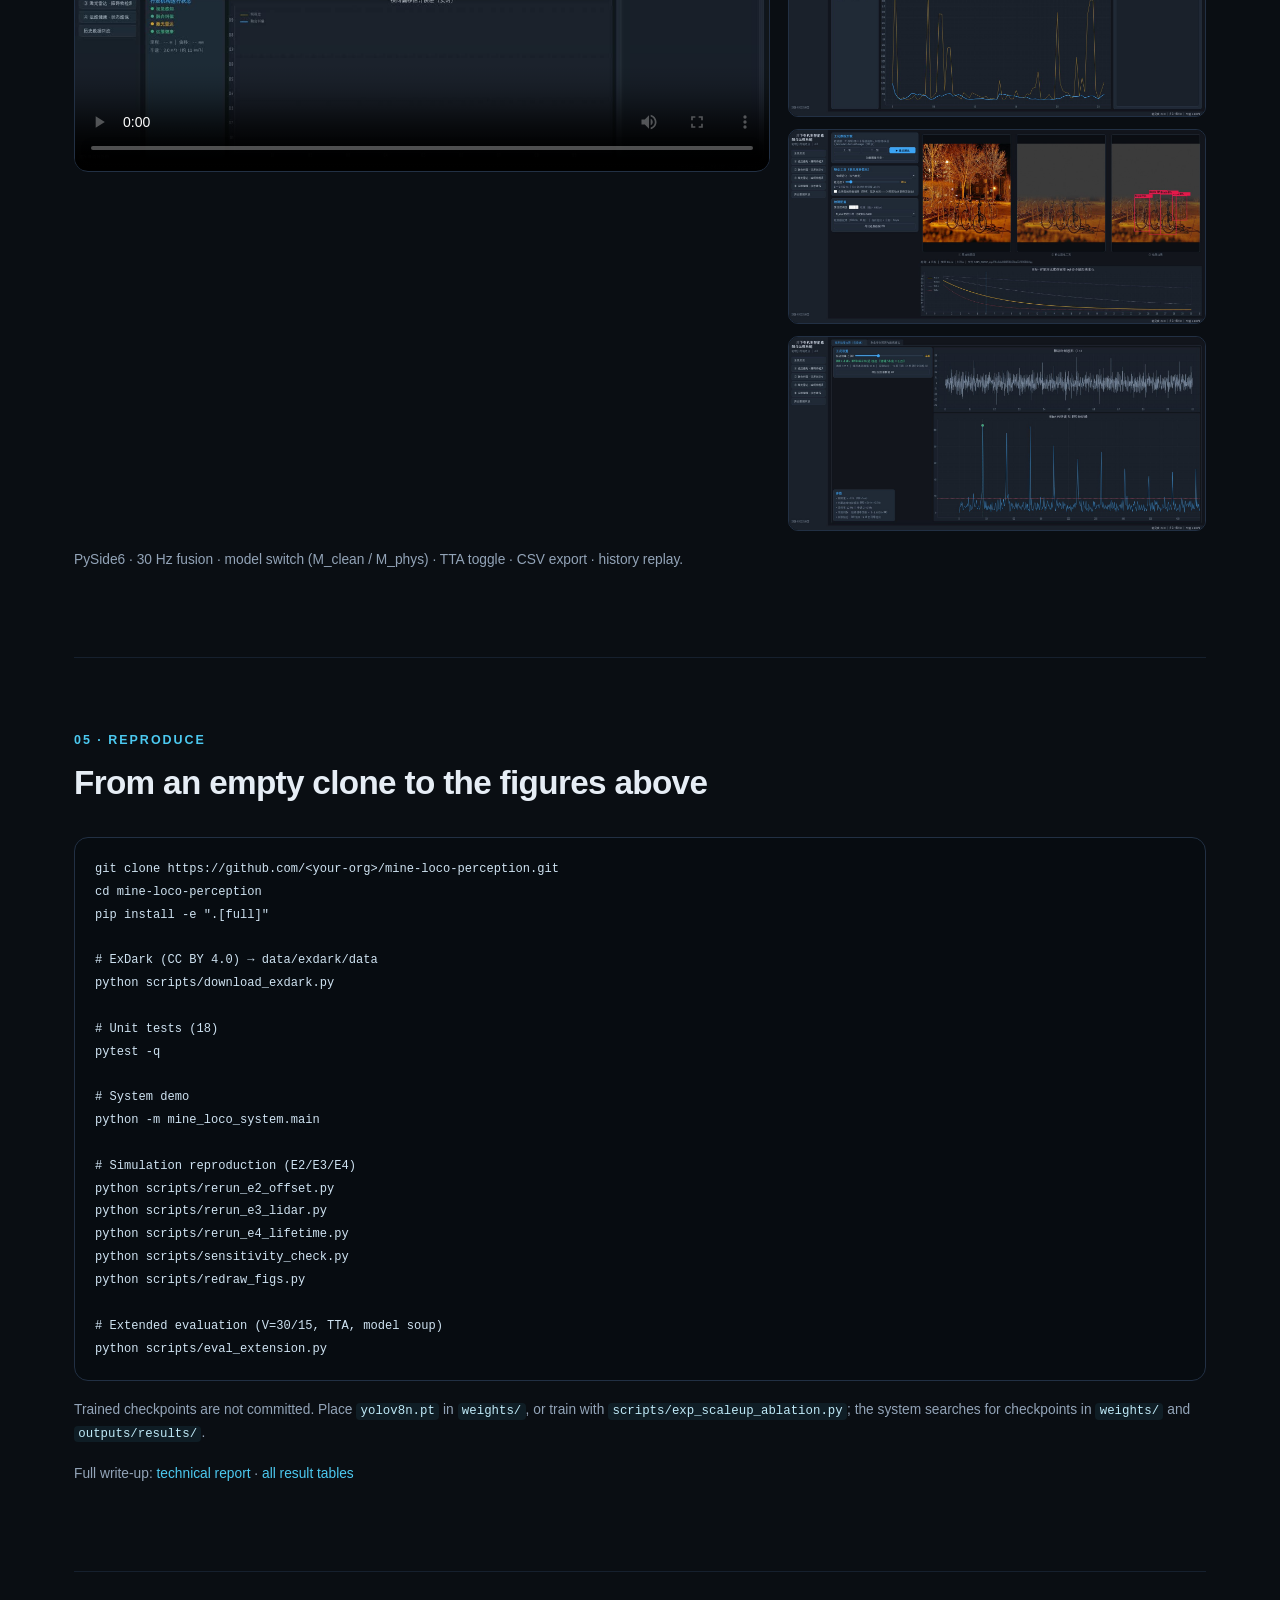
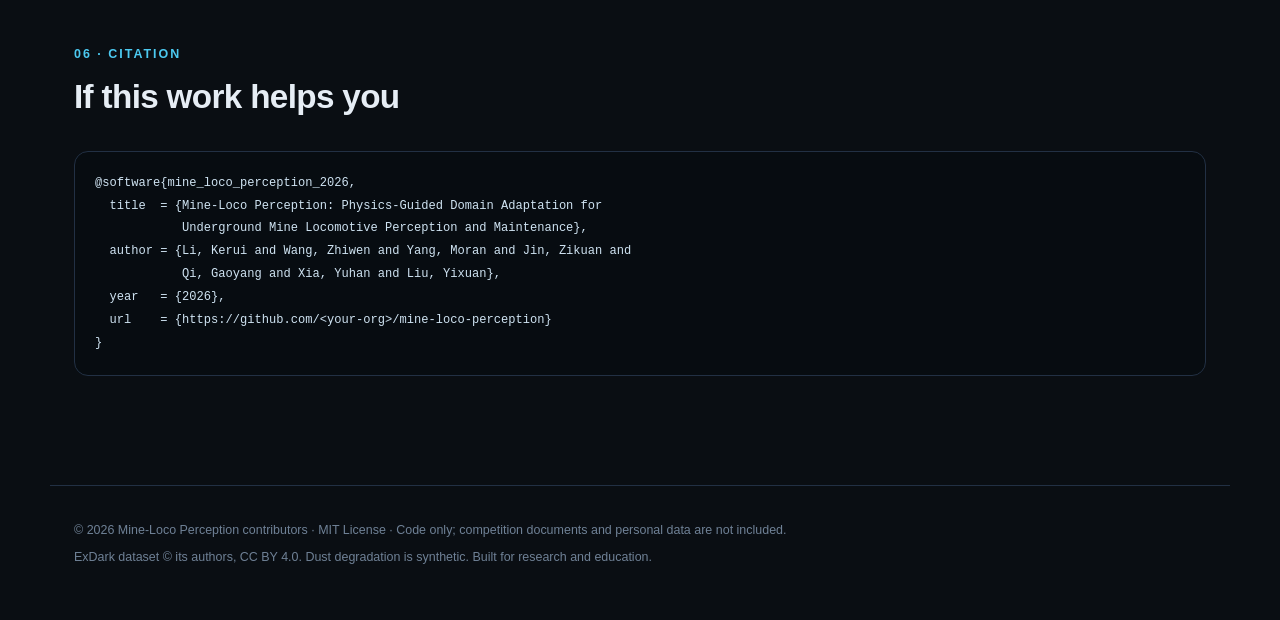
==== commit d8d38f47: "Update Mine-Loco page: per-class, threshold, SEO" ====
--- a/mine-loco/index.html
+++ b/mine-loco/index.html
@@ -6,13 +6,39 @@
   <title>Mine-Loco Perception · 物理引导域适应的井下电机车智能感知</title>
   <meta name="description" content="Physics-guided domain adaptation for underground mine locomotive perception and maintenance. Visibility-parameterized dust degradation, leakage-free evaluation, scale-up ablation, and a PySide6 demo system.">
   <meta name="theme-color" content="#0b0f14">
+  <link rel="icon" href="favicon.svg" type="image/svg+xml">
+  <link rel="preload" as="image" href="assets/figures/architecture.jpg">
   <link rel="canonical" href="https://jinnn.xyz/mine-loco/">
   <meta property="og:type" content="website">
   <meta property="og:site_name" content="Mine-Loco Perception">
   <meta property="og:title" content="Mine-Loco Perception · Physics-Guided Domain Adaptation">
   <meta property="og:description" content="Visibility-parameterized dust degradation, a leakage-free protocol, and a scale-up ablation for underground mine locomotive perception.">
-  <meta property="og:image" content="https://jinnn.xyz/mine-loco/assets/figures/architecture.jpg">
+  <meta property="og:image" content="https://jinnn.xyz/mine-loco/assets/og-cover.jpg">
+  <meta property="og:image:width" content="1200">
+  <meta property="og:image:height" content="630">
   <meta name="twitter:card" content="summary_large_image">
+  <meta name="twitter:image" content="https://jinnn.xyz/mine-loco/assets/og-cover.jpg">
+  <script type="application/ld+json">
+  {
+    "@context": "https://schema.org",
+    "@type": "SoftwareSourceCode",
+    "name": "Mine-Loco Perception",
+    "description": "Physics-guided domain adaptation for underground mine locomotive perception and maintenance.",
+    "codeRepository": "https://github.com/luongthimydieu/mine-loco-perception",
+    "license": "https://opensource.org/licenses/MIT",
+    "programmingLanguage": "Python",
+    "url": "https://jinnn.xyz/mine-loco/",
+    "author": [
+      {"@type": "Person", "name": "Li Kerui"},
+      {"@type": "Person", "name": "Wang Zhiwen"},
+      {"@type": "Person", "name": "Yang Moran"},
+      {"@type": "Person", "name": "Jin Zikuan"},
+      {"@type": "Person", "name": "Qi Gaoyang"},
+      {"@type": "Person", "name": "Xia Yuhan"},
+      {"@type": "Person", "name": "Liu Yixuan"}
+    ]
+  }
+  </script>
   <link rel="stylesheet" href="styles.css">
 </head>
 <body>
@@ -44,7 +70,7 @@
     <p class="note">All dust conditions are <b>synthetically degraded</b> from ExDark (CC BY 4.0). This is a method/protocol study, not a mine-field accuracy claim.</p>
   </div>
   <figure class="hero-fig">
-    <img src="assets/figures/architecture.jpg" alt="System architecture">
+    <img src="assets/figures/architecture.jpg" alt="System architecture" fetchpriority="high">
     <figcaption>Four subsystems: physics-guided perception, robust fusion, LiDAR boundary, health & RUL.</figcaption>
   </figure>
 </section>
@@ -88,7 +114,7 @@
     </div>
   </div>
   <figure class="wide">
-    <img src="assets/figures/degradation.jpg" alt="Synthetic dust degradation at different visibility levels">
+    <img src="assets/figures/degradation.jpg" alt="Synthetic dust degradation at different visibility levels" loading="lazy" decoding="async">
     <figcaption>One ExDark scene under the physical degradation model: no dust, V=100/50/30/20/10 m. The same generator is used for training and evaluation with disjoint seeds.</figcaption>
   </figure>
 </section>
@@ -120,12 +146,20 @@
   </div>
 
   <div class="figs-2">
-    <figure><img src="assets/figures/visibility_curve.jpg" alt="Visibility curve"><figcaption>Visibility curve: the gain holds from V=30 m to V=10 m; M_noise/M_hsv show no consistent gain.</figcaption></figure>
-    <figure><img src="assets/figures/tta_soup.jpg" alt="TTA and model soup"><figcaption>Deployment: TTA improves M_phys on all three domains; model soup halves the clean-domain cost.</figcaption></figure>
-  </div>
+    <figure><img src="assets/figures/visibility_curve.jpg" alt="Visibility curve" loading="lazy" decoding="async"><figcaption>Visibility curve: the gain holds from V=30 m to V=10 m; M_noise/M_hsv show no consistent gain.</figcaption></figure>
+    <figure><img src="assets/figures/tta_soup.jpg" alt="TTA and model soup" loading="lazy" decoding="async"><figcaption>Deployment: TTA improves M_phys on all three domains; model soup halves the clean-domain cost.</figcaption></figure>
+  </div>
+
+  <figure class="wide">
+    <img src="assets/figures/per_class.jpg" alt="Per-class AP at V=20 m" loading="lazy" decoding="async">
+    <figcaption>Per-class AP@0.5 at V=20 m. Small/thin objects gain the most (Bottle +27.3, Cup +12.9); Bicycle is the only class with a small drop (−3.1).</figcaption>
+  </figure>
 
   <div class="callout">
     <b>Why it matters:</b> the gain is not “more augmentation is better”. An equal-gray-level noise augmentation (<code>M_noise</code>) and a photometric-only augmentation (<code>M_hsv</code>) do <i>not</i> gain. The depth-structured scattering is the active ingredient.
+  </div>
+  <div class="callout">
+    <b>Operating point:</b> <code>M_phys</code> keeps its F1 peak at confidence <b>0.25</b> across clean, V=20 and V=10 (F1 36.49 at V=20). <code>M_clean</code> needs 0.10–0.15 in dust to recover recall — a practical reason to prefer the physics-guided model beyond mAP.
   </div>
 </section>
 
@@ -140,9 +174,9 @@
       Your browser does not support the video tag.
     </video>
     <div class="shots">
-      <img src="assets/figures/system_dashboard.jpg" alt="Dashboard">
-      <img src="assets/figures/system_perception.jpg" alt="Perception page">
-      <img src="assets/figures/system_health.jpg" alt="Health page">
+      <img src="assets/figures/system_dashboard.jpg" alt="Dashboard" loading="lazy" decoding="async">
+      <img src="assets/figures/system_perception.jpg" alt="Perception page" loading="lazy" decoding="async">
+      <img src="assets/figures/system_health.jpg" alt="Health page" loading="lazy" decoding="async">
     </div>
   </div>
   <p class="note">PySide6 · 30 Hz fusion · model switch (M_clean / M_phys) · TTA toggle · CSV export · history replay.</p>
@@ -176,6 +210,7 @@
 # Extended evaluation (V=30/15, TTA, model soup)
 python scripts/eval_extension.py</code></pre>
   <p class="note">Trained checkpoints are not committed. Place <code>yolov8n.pt</code> in <code>weights/</code>, or train with <code>scripts/exp_scaleup_ablation.py</code>; the system searches for checkpoints in <code>weights/</code> and <code>outputs/results/</code>.</p>
+  <p class="note">Full write-up: <a href="https://github.com/luongthimydieu/mine-loco-perception/blob/main/docs/technical-report.md">technical report</a> · <a href="https://github.com/luongthimydieu/mine-loco-perception/blob/main/docs/results.md">all result tables</a></p>
 </section>
 
 <section class="section citation">
--- a/mine-loco/styles.css
+++ b/mine-loco/styles.css
@@ -14,6 +14,7 @@
 }
 * { box-sizing: border-box; }
 html { scroll-behavior: smooth; }
+img, video { max-width: 100%; height: auto; }
 body {
   margin: 0;
   background:
@@ -141,6 +142,11 @@
 }
 footer p { margin: 6px 0; }
 
+@media (prefers-reduced-motion: reduce) {
+  html { scroll-behavior: auto; }
+  *, *::before, *::after { animation: none !important; transition: none !important; }
+}
+
 @media (max-width: 900px) {
   .hero, .method-grid, .demo-grid { grid-template-columns: 1fr; }
   .grid-3, .stats { grid-template-columns: 1fr 1fr; }
